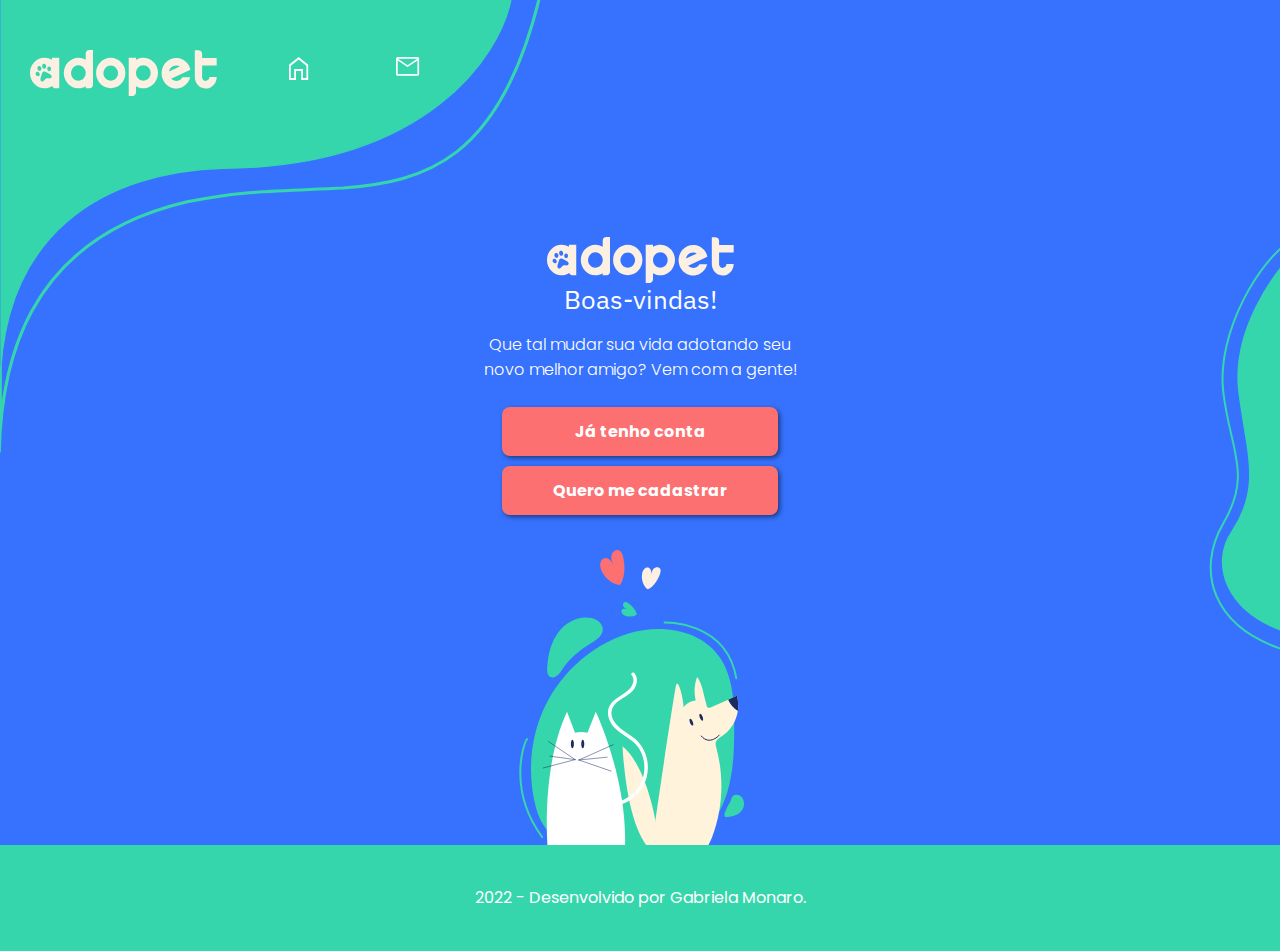
==== index.html @ d520ef19 "Telas mobile concluídas" ====
<!DOCTYPE html>
<html lang="pt-br">
<head>
    <meta charset="UTF-8">
    <meta name="viewport" content="width=device-width, initial-scale=1.0">
    <link rel="preconnect" href="https://fonts.googleapis.com">
<link rel="preconnect" href="https://fonts.gstatic.com" crossorigin>
<link href="https://fonts.googleapis.com/css2?family=IBM+Plex+Sans:wght@400;500&family=Poppins:wght@300;400;600&display=swap" rel="stylesheet">
    <link rel="stylesheet" href="assets/css/reset.css">
    <link href="https://cdn.jsdelivr.net/npm/bootstrap@5.2.0-beta1/dist/css/bootstrap.min.css" rel="stylesheet" integrity="sha384-0evHe/X+R7YkIZDRvuzKMRqM+OrBnVFBL6DOitfPri4tjfHxaWutUpFmBp4vmVor" crossorigin="anonymous">    <link rel="stylesheet" href="assets/css/style-base.css"> 
    <link rel="stylesheet" href="assets/css/cabecalho.css">
    <link rel="stylesheet" href="assets/css/footer.css">
    <link rel="stylesheet" href="assets/css/main-home.css">
  
    <title>Adopet</title>
</head>
<body class="app">
    <header>
        <div class="header-background"></div>
            <nav class="menu-navegacao">
                <ul class="lista-de-navegacao">
                    <ul class="lista-icones-home">
                        <li class="logo-header">
                            <svg width="187" height="46" viewBox="0 0 187 46" fill="none" xmlns="http://www.w3.org/2000/svg">
                                <path d="M59.0084 0H63.0041V34.4637C63.0088 34.9679 62.9163 35.4679 62.732 35.9339C62.5477 36.3999 62.2754 36.8222 61.9315 37.1757C61.6031 37.5424 61.2053 37.8337 60.7635 38.031C60.3216 38.2284 59.8453 38.3275 59.3648 38.3221H55.7221V36.1296C53.5086 37.5263 50.9742 38.2691 48.3888 38.2791C46.4659 38.3086 44.5578 37.9258 42.7819 37.1543C41.0061 36.3829 39.4004 35.2392 38.0638 33.7938C36.7021 32.3756 35.622 30.69 34.8857 28.8338C34.1494 26.9777 33.7714 24.9876 33.7734 22.9782C33.7743 20.973 34.1531 18.9875 34.8882 17.1354C35.6233 15.2832 36.7002 13.6007 38.0574 12.1837C39.4147 10.7668 41.0257 9.64333 42.7983 8.87748C44.571 8.11163 46.4707 7.71842 48.3888 7.7203C50.9666 7.72506 53.4971 8.44453 55.7221 9.80532V3.43921C55.7221 2.52769 56.0682 1.65346 56.6844 1.00859C57.3006 0.363712 58.1365 0.000949493 59.0084 0ZM55.7221 23.2075V22.7382C55.6978 21.4194 55.3357 20.1315 54.6735 19.0088C54.024 17.8952 53.115 16.972 52.0314 16.3255C50.9144 15.6707 49.6543 15.3289 48.3736 15.3333C47.0929 15.3377 45.835 15.6881 44.7221 16.3506C43.6152 17.0223 42.6951 17.9842 42.0526 19.1413C41.2374 20.5997 40.9078 22.2996 41.1156 23.9747C41.3233 25.6499 42.0566 27.2057 43.2006 28.3985C44.5572 29.8362 46.4045 30.6518 48.3362 30.6659C50.2679 30.68 52.1258 29.8915 53.5015 28.4738C54.1852 27.7921 54.7333 26.976 55.1144 26.0722C55.4954 25.1685 55.702 24.1949 55.7221 23.2075Z" fill="#FCF0E3"/>
                                <path d="M70.3743 12.2059C73.1191 9.3386 76.8391 7.7256 80.7193 7.72023C84.5995 7.71486 88.3236 9.31755 91.0756 12.1772C92.4641 13.5719 93.5636 15.25 94.3058 17.1075C95.0479 18.9649 95.417 20.9621 95.39 22.9749C95.4194 24.9889 95.054 26.988 94.3161 28.8487C93.5782 30.7095 92.4835 32.3925 91.0996 33.794C89.7407 35.2158 88.1272 36.3436 86.3511 37.1131C84.5751 37.8826 82.6715 38.2786 80.749 38.2786C78.8265 38.2786 76.9228 37.8826 75.1468 37.1131C73.3708 36.3436 71.7572 35.2158 70.3983 33.794C69.0137 32.393 67.9187 30.7101 67.1807 28.8492C66.4428 26.9884 66.0777 24.9891 66.1079 22.9749C66.0718 20.9695 66.432 18.978 67.1662 17.1249C67.9003 15.2718 68.9925 13.5972 70.3743 12.2059ZM75.5591 28.4239C76.236 29.1365 77.0414 29.7016 77.9288 30.0864C78.8161 30.4713 79.7676 30.6682 80.7283 30.6659C81.6889 30.6636 82.6396 30.462 83.5252 30.0728C84.4108 29.6837 85.2137 29.1147 85.8875 28.3988C86.5778 27.6937 87.1239 26.8494 87.4926 25.917C87.8614 24.9847 88.0451 23.9837 88.0326 22.9749C87.9913 20.9773 87.2032 19.0762 85.8372 17.6788C84.4713 16.2814 82.6361 15.4988 80.725 15.4988C78.8138 15.4988 76.9787 16.2814 75.6127 17.6788C74.2468 19.0762 73.4587 20.9773 73.4173 22.9749C73.4071 23.9881 73.5927 24.993 73.9631 25.9293C74.3335 26.8657 74.881 27.7142 75.5728 28.4239H75.5591Z" fill="#FCF0E3"/>
                                <path d="M127.653 19.8721C128.121 22.1743 128.061 24.5595 127.478 26.8329C126.949 29.0016 125.97 31.022 124.61 32.7512C123.25 34.4456 121.558 35.8151 119.648 36.7672C117.505 37.8574 115.136 38.3711 112.755 38.2617C110.373 38.1522 108.056 37.423 106.013 36.1403V42.1374C106.018 42.6417 105.926 43.142 105.742 43.6081C105.558 44.0741 105.285 44.4964 104.94 44.8493C104.605 45.221 104.198 45.5152 103.747 45.7133C103.297 45.9113 102.811 46.0087 102.322 45.9993H98.7207V7.6665H106.013V9.81601C107.767 8.6953 109.736 7.99289 111.78 7.75882C113.823 7.52475 115.891 7.76478 117.835 8.46182C120.305 9.27783 122.519 10.7725 124.247 12.7895C125.99 14.7736 127.169 17.2262 127.653 19.8721ZM108.148 28.4235C109.177 29.4914 110.486 30.2168 111.91 30.5084C113.333 30.7999 114.807 30.6446 116.146 30.0619C117.485 29.4792 118.629 28.4953 119.434 27.2341C120.239 25.9729 120.669 24.4908 120.669 22.9746C120.669 20.9413 119.897 18.9912 118.521 17.5535C117.146 16.1157 115.281 15.308 113.336 15.308C111.391 15.308 109.526 16.1157 108.151 17.5535C106.775 18.9912 106.003 20.9413 106.003 22.9746C105.991 23.987 106.175 24.9914 106.544 25.9277C106.912 26.8641 107.458 27.7129 108.148 28.4235Z" fill="#FCF0E3"/>
                                <path d="M179.433 27.0156H186.667C186.683 29.036 186.184 31.0244 185.221 32.7762C184.275 34.5125 182.895 35.9467 181.228 36.9248C179.56 37.924 177.669 38.4454 175.746 38.4366C174.506 38.4415 173.275 38.2296 172.103 37.8097C169.967 37.024 168.118 35.5627 166.812 33.6284C165.507 31.6941 164.81 29.3829 164.818 27.0156V0.146774H168.409C169.058 0.143451 169.697 0.324205 170.256 0.669819C170.813 1.01087 171.276 1.49566 171.603 2.07774C171.932 2.66386 172.104 3.33237 172.1 4.0123V7.92798H186.667V15.4763H172.1V27.7966C172.284 28.7368 172.795 29.572 173.535 30.1403C174.275 30.7085 175.191 30.9693 176.104 30.872C177.017 30.7747 177.864 30.3263 178.479 29.6138C179.094 28.9013 179.434 27.9754 179.433 27.0156Z" fill="#FCF0E3"/>
                                <path d="M21.9506 7.6665V9.81601C19.7257 8.45474 17.1951 7.73524 14.6172 7.73099C12.6975 7.69937 10.7918 8.07732 9.01653 8.84174C7.24128 9.60615 5.63377 10.741 4.29224 12.1769C2.90694 13.5728 1.81116 15.2517 1.07307 17.1093C0.334985 18.9669 -0.0296385 20.9634 0.00188251 22.9746C-0.0283849 24.9888 0.336726 26.9881 1.07466 28.8489C1.81259 30.7098 2.90767 32.3927 4.29224 33.7937C5.62858 35.2395 7.23428 36.3834 9.01015 37.1549C10.786 37.9263 12.6943 38.3089 14.6172 38.279C17.3163 38.278 19.9608 37.4835 22.2487 35.9862C22.5515 36.6476 23.0161 37.2136 23.5954 37.627C24.18 38.0568 24.8786 38.2848 25.5932 38.279H29.2531V7.6665H21.9506ZM17.2353 18.4391C17.4135 17.1458 18.4004 16.2896 19.4387 16.5619C20.477 16.8341 21.1727 18.0665 20.9945 19.3562C20.8163 20.6459 19.8294 21.5057 18.791 21.2335C17.7527 20.9612 17.0571 19.7288 17.2353 18.4391ZM13.0169 14.0792C13.949 13.42 15.2237 13.8571 15.8646 15.0536C16.5054 16.2502 16.2723 17.762 15.3403 18.4212C14.4082 19.0804 13.1368 18.6469 12.496 17.4467C11.8552 16.2466 12.0882 14.7599 13.0169 14.0792ZM8.2502 16.2287C9.18229 15.5695 10.4571 16.003 11.0979 17.2031C11.7387 18.4033 11.5057 19.9115 10.5736 20.5707C9.64148 21.2299 8.37013 20.7964 7.72932 19.5963C7.08851 18.3961 7.32153 16.9094 8.2502 16.243V16.2287ZM9.52839 25.425C8.99724 26.3923 7.73618 26.5714 6.71156 25.8262C5.68695 25.0811 5.28944 23.6767 5.82059 22.7274C6.35175 21.778 7.61281 21.581 8.63742 22.3261C9.66204 23.0713 10.063 24.472 9.52839 25.4393V25.425ZM20.9671 27.9327C19.6786 28.9645 17.787 27.7751 16.2244 28.4701C14.6412 29.1042 14.0655 31.3361 12.4549 31.526C10.8443 31.7159 9.61064 29.8852 11.0842 26.5535C12.0437 24.3108 11.7764 22.3906 13.548 21.5881C15.354 20.8716 16.4403 22.4587 18.6642 23.3794C21.93 24.7049 22.2555 26.9189 20.9671 27.9471V27.9327Z" fill="#FCF0E3"/>
                                <path d="M152.447 27.2449C151.703 28.5761 150.577 29.6289 149.229 30.2542C147.885 30.9 146.383 31.094 144.929 30.8095C143.509 30.5517 142.191 29.8684 141.135 28.8427L160.349 19.847L160.123 18.8081C160.098 18.615 160.053 18.4253 159.989 18.242C159.874 17.805 159.727 17.3775 159.551 16.9631C158.959 15.5523 158.149 14.2534 157.152 13.119C155.144 10.6457 152.404 8.94266 149.366 8.27908C146.306 7.54783 143.1 7.89418 140.248 9.26427C138.343 10.1466 136.642 11.4454 135.258 13.0732C133.874 14.7009 132.84 16.6198 132.225 18.7006C131.629 20.7515 131.447 22.9097 131.691 25.038C131.98 27.5662 132.881 29.9754 134.309 32.0383C135.619 33.9904 137.351 35.5926 139.364 36.715C141.376 37.8375 143.614 38.4488 145.894 38.4994C148.175 38.55 150.435 38.0384 152.491 37.0062C154.548 35.974 156.343 34.45 157.731 32.5577C158.884 30.9717 159.732 29.1676 160.229 27.2449H152.447ZM140.412 18.3423C141.134 17.3735 142.077 16.6087 143.154 16.1176C144.226 15.6053 145.403 15.3764 146.58 15.4513C147.738 15.5265 148.864 15.8717 149.877 16.4615L138.952 21.5666C139.204 20.392 139.703 19.2907 140.412 18.3423Z" fill="#FCF0E3"/>
                                </svg>
                        </li>
                        <ul class="icones">
<li><a href="#" class="icone-menu"><svg width="20" height="23" viewBox="0 0 20 23" fill="none" xmlns="http://www.w3.org/2000/svg">
                            <path d="M0 23V7.66667L9.66 0L19.2 7.66667V23H12.18V13.8958H6.99V23H0ZM1.8 21.0833H5.19V11.9792H13.98V21.0833H17.4V8.625L9.66 2.39583L1.8 8.625V21.0833Z" fill="white"/>
                            </svg> </a></li>
                       <li><a href="#" class="icone-menu"> <svg width="24" height="19" viewBox="0 0 24 19" fill="none" xmlns="http://www.w3.org/2000/svg">
                        <path d="M1.73542 18.8632C1.27264 18.8632 0.867709 18.6864 0.520625 18.3327C0.173542 17.979 0 17.5664 0 17.0948V1.76843C0 1.29685 0.173542 0.884214 0.520625 0.530528C0.867709 0.176843 1.27264 0 1.73542 0H21.4035C21.8663 0 22.2712 0.176843 22.6183 0.530528C22.9654 0.884214 23.1389 1.29685 23.1389 1.76843V17.0948C23.1389 17.5664 22.9654 17.979 22.6183 18.3327C22.2712 18.6864 21.8663 18.8632 21.4035 18.8632H1.73542ZM11.5695 9.96214L1.73542 3.38949V17.0948H21.4035V3.38949L11.5695 9.96214ZM11.5695 8.19372L21.2878 1.76843H1.88004L11.5695 8.19372ZM1.73542 3.38949V1.76843V3.38949V17.0948V3.38949Z" fill="white"/>
                        </svg></a></li>
                        </ul>
                        
                    </ul>   
                    <li> <a href="#" class="icone-menu hidden"> <svg width="40" height="40" viewBox="0 0 40 40" fill="none" xmlns="http://www.w3.org/2000/svg">
                        <circle cx="20" cy="20" r="19.5" fill="white" stroke="#36D6AD"/>
                        <path d="M20.5 17C19.0411 17 17.6423 16.4205 16.6109 15.3891C15.5794 14.3577 15 12.9588 15 11.5C15 10.0411 15.5794 8.64228 16.6109 7.61085C17.6423 6.57943 19.0411 6 20.5 6C21.9588 6 23.3577 6.57943 24.3891 7.61085C25.4205 8.64228 26 10.0411 26 11.5C25.9982 12.9583 25.4183 14.356 24.3874 15.3874C23.356 16.4183 21.9583 16.9988 20.5 17ZM20.5 7C19.3063 7 18.1617 7.47428 17.3177 8.31828C16.4737 9.16228 16 10.3068 16 11.5C16 12.6931 16.4743 13.8383 17.3177 14.6817C18.1617 15.5257 19.3063 16 20.5 16C21.6937 16 22.8377 15.5257 23.6817 14.6817C24.5257 13.8377 25 12.6931 25 11.5C24.9988 10.3068 24.524 9.16285 23.6805 8.31942C22.8371 7.47599 21.6931 7.00114 20.5 7Z" fill="#36D6AD"/>
                        <path d="M30.2645 31H10.7354C10.3297 30.9994 10.0006 30.6702 10 30.2645V28.5C10 25.7154 11.1063 23.0446 13.0754 21.0754C15.0446 19.1063 17.7154 18 20.5 18C23.2845 18 25.9554 19.1063 27.9245 21.0754C29.8936 23.0446 30.9999 25.7154 30.9999 28.5V30.2645C30.9994 30.6702 30.6702 30.9994 30.2645 31ZM11 30H29.9999V28.5C29.9999 25.9805 28.9994 23.564 27.2177 21.7828C25.4359 20.0011 23.02 19 20.5005 19C17.9811 19 15.5646 20.0011 13.7828 21.7828C12.0011 23.5646 11.0006 25.9805 11.0006 28.5V30H11Z" fill="#36D6AD"/>
                        </svg>
                        </a></li>
                </ul>
            </nav>
    </header>

    
    <main class="home">
       <div class="background-vertical-home"></div>
        <div class="painel-principal">
            <div class="logo-principal">
                <h1>
                    <svg width="187" height="46" viewBox="0 0 187 46" fill="none" xmlns="http://www.w3.org/2000/svg">
                        <path d="M59.0084 0H63.0041V34.4637C63.0088 34.9679 62.9163 35.4679 62.732 35.9339C62.5477 36.3999 62.2754 36.8222 61.9315 37.1757C61.6031 37.5424 61.2053 37.8337 60.7635 38.031C60.3216 38.2284 59.8453 38.3275 59.3648 38.3221H55.7221V36.1296C53.5086 37.5263 50.9742 38.2691 48.3888 38.2791C46.4659 38.3086 44.5578 37.9258 42.7819 37.1543C41.0061 36.3829 39.4004 35.2392 38.0638 33.7938C36.7021 32.3756 35.622 30.69 34.8857 28.8338C34.1494 26.9777 33.7714 24.9876 33.7734 22.9782C33.7743 20.973 34.1531 18.9875 34.8882 17.1354C35.6233 15.2832 36.7002 13.6007 38.0574 12.1837C39.4147 10.7668 41.0257 9.64333 42.7983 8.87748C44.571 8.11163 46.4707 7.71842 48.3888 7.7203C50.9666 7.72506 53.4971 8.44453 55.7221 9.80532V3.43921C55.7221 2.52769 56.0682 1.65346 56.6844 1.00859C57.3006 0.363712 58.1365 0.000949493 59.0084 0ZM55.7221 23.2075V22.7382C55.6978 21.4194 55.3357 20.1315 54.6735 19.0088C54.024 17.8952 53.115 16.972 52.0314 16.3255C50.9144 15.6707 49.6543 15.3289 48.3736 15.3333C47.0929 15.3377 45.835 15.6881 44.7221 16.3506C43.6152 17.0223 42.6951 17.9842 42.0526 19.1413C41.2374 20.5997 40.9078 22.2996 41.1156 23.9747C41.3233 25.6499 42.0566 27.2057 43.2006 28.3985C44.5572 29.8362 46.4045 30.6518 48.3362 30.6659C50.2679 30.68 52.1258 29.8915 53.5015 28.4738C54.1852 27.7921 54.7333 26.976 55.1144 26.0722C55.4954 25.1685 55.702 24.1949 55.7221 23.2075Z" fill="#FCF0E3"/>
                        <path d="M70.3743 12.2059C73.1191 9.3386 76.8391 7.7256 80.7193 7.72023C84.5995 7.71486 88.3236 9.31755 91.0756 12.1772C92.4641 13.5719 93.5636 15.25 94.3058 17.1075C95.0479 18.9649 95.417 20.9621 95.39 22.9749C95.4194 24.9889 95.054 26.988 94.3161 28.8487C93.5782 30.7095 92.4835 32.3925 91.0996 33.794C89.7407 35.2158 88.1272 36.3436 86.3511 37.1131C84.5751 37.8826 82.6715 38.2786 80.749 38.2786C78.8265 38.2786 76.9228 37.8826 75.1468 37.1131C73.3708 36.3436 71.7572 35.2158 70.3983 33.794C69.0137 32.393 67.9187 30.7101 67.1807 28.8492C66.4428 26.9884 66.0777 24.9891 66.1079 22.9749C66.0718 20.9695 66.432 18.978 67.1662 17.1249C67.9003 15.2718 68.9925 13.5972 70.3743 12.2059ZM75.5591 28.4239C76.236 29.1365 77.0414 29.7016 77.9288 30.0864C78.8161 30.4713 79.7676 30.6682 80.7283 30.6659C81.6889 30.6636 82.6396 30.462 83.5252 30.0728C84.4108 29.6837 85.2137 29.1147 85.8875 28.3988C86.5778 27.6937 87.1239 26.8494 87.4926 25.917C87.8614 24.9847 88.0451 23.9837 88.0326 22.9749C87.9913 20.9773 87.2032 19.0762 85.8372 17.6788C84.4713 16.2814 82.6361 15.4988 80.725 15.4988C78.8138 15.4988 76.9787 16.2814 75.6127 17.6788C74.2468 19.0762 73.4587 20.9773 73.4173 22.9749C73.4071 23.9881 73.5927 24.993 73.9631 25.9293C74.3335 26.8657 74.881 27.7142 75.5728 28.4239H75.5591Z" fill="#FCF0E3"/>
                        <path d="M127.653 19.8721C128.121 22.1743 128.061 24.5595 127.478 26.8329C126.949 29.0016 125.97 31.022 124.61 32.7512C123.25 34.4456 121.558 35.8151 119.648 36.7672C117.505 37.8574 115.136 38.3711 112.755 38.2617C110.373 38.1522 108.056 37.423 106.013 36.1403V42.1374C106.018 42.6417 105.926 43.142 105.742 43.6081C105.558 44.0741 105.285 44.4964 104.94 44.8493C104.605 45.221 104.198 45.5152 103.747 45.7133C103.297 45.9113 102.811 46.0087 102.322 45.9993H98.7207V7.6665H106.013V9.81601C107.767 8.6953 109.736 7.99289 111.78 7.75882C113.823 7.52475 115.891 7.76478 117.835 8.46182C120.305 9.27783 122.519 10.7725 124.247 12.7895C125.99 14.7736 127.169 17.2262 127.653 19.8721ZM108.148 28.4235C109.177 29.4914 110.486 30.2168 111.91 30.5084C113.333 30.7999 114.807 30.6446 116.146 30.0619C117.485 29.4792 118.629 28.4953 119.434 27.2341C120.239 25.9729 120.669 24.4908 120.669 22.9746C120.669 20.9413 119.897 18.9912 118.521 17.5535C117.146 16.1157 115.281 15.308 113.336 15.308C111.391 15.308 109.526 16.1157 108.151 17.5535C106.775 18.9912 106.003 20.9413 106.003 22.9746C105.991 23.987 106.175 24.9914 106.544 25.9277C106.912 26.8641 107.458 27.7129 108.148 28.4235Z" fill="#FCF0E3"/>
                        <path d="M179.433 27.0156H186.667C186.683 29.036 186.184 31.0244 185.221 32.7762C184.275 34.5125 182.895 35.9467 181.228 36.9248C179.56 37.924 177.669 38.4454 175.746 38.4366C174.506 38.4415 173.275 38.2296 172.103 37.8097C169.967 37.024 168.118 35.5627 166.812 33.6284C165.507 31.6941 164.81 29.3829 164.818 27.0156V0.146774H168.409C169.058 0.143451 169.697 0.324205 170.256 0.669819C170.813 1.01087 171.276 1.49566 171.603 2.07774C171.932 2.66386 172.104 3.33237 172.1 4.0123V7.92798H186.667V15.4763H172.1V27.7966C172.284 28.7368 172.795 29.572 173.535 30.1403C174.275 30.7085 175.191 30.9693 176.104 30.872C177.017 30.7747 177.864 30.3263 178.479 29.6138C179.094 28.9013 179.434 27.9754 179.433 27.0156Z" fill="#FCF0E3"/>
                        <path d="M21.9506 7.6665V9.81601C19.7257 8.45474 17.1951 7.73524 14.6172 7.73099C12.6975 7.69937 10.7918 8.07732 9.01653 8.84174C7.24128 9.60615 5.63377 10.741 4.29224 12.1769C2.90694 13.5728 1.81116 15.2517 1.07307 17.1093C0.334985 18.9669 -0.0296385 20.9634 0.00188251 22.9746C-0.0283849 24.9888 0.336726 26.9881 1.07466 28.8489C1.81259 30.7098 2.90767 32.3927 4.29224 33.7937C5.62858 35.2395 7.23428 36.3834 9.01015 37.1549C10.786 37.9263 12.6943 38.3089 14.6172 38.279C17.3163 38.278 19.9608 37.4835 22.2487 35.9862C22.5515 36.6476 23.0161 37.2136 23.5954 37.627C24.18 38.0568 24.8786 38.2848 25.5932 38.279H29.2531V7.6665H21.9506ZM17.2353 18.4391C17.4135 17.1458 18.4004 16.2896 19.4387 16.5619C20.477 16.8341 21.1727 18.0665 20.9945 19.3562C20.8163 20.6459 19.8294 21.5057 18.791 21.2335C17.7527 20.9612 17.0571 19.7288 17.2353 18.4391ZM13.0169 14.0792C13.949 13.42 15.2237 13.8571 15.8646 15.0536C16.5054 16.2502 16.2723 17.762 15.3403 18.4212C14.4082 19.0804 13.1368 18.6469 12.496 17.4467C11.8552 16.2466 12.0882 14.7599 13.0169 14.0792ZM8.2502 16.2287C9.18229 15.5695 10.4571 16.003 11.0979 17.2031C11.7387 18.4033 11.5057 19.9115 10.5736 20.5707C9.64148 21.2299 8.37013 20.7964 7.72932 19.5963C7.08851 18.3961 7.32153 16.9094 8.2502 16.243V16.2287ZM9.52839 25.425C8.99724 26.3923 7.73618 26.5714 6.71156 25.8262C5.68695 25.0811 5.28944 23.6767 5.82059 22.7274C6.35175 21.778 7.61281 21.581 8.63742 22.3261C9.66204 23.0713 10.063 24.472 9.52839 25.4393V25.425ZM20.9671 27.9327C19.6786 28.9645 17.787 27.7751 16.2244 28.4701C14.6412 29.1042 14.0655 31.3361 12.4549 31.526C10.8443 31.7159 9.61064 29.8852 11.0842 26.5535C12.0437 24.3108 11.7764 22.3906 13.548 21.5881C15.354 20.8716 16.4403 22.4587 18.6642 23.3794C21.93 24.7049 22.2555 26.9189 20.9671 27.9471V27.9327Z" fill="#FCF0E3"/>
                        <path d="M152.447 27.2449C151.703 28.5761 150.577 29.6289 149.229 30.2542C147.885 30.9 146.383 31.094 144.929 30.8095C143.509 30.5517 142.191 29.8684 141.135 28.8427L160.349 19.847L160.123 18.8081C160.098 18.615 160.053 18.4253 159.989 18.242C159.874 17.805 159.727 17.3775 159.551 16.9631C158.959 15.5523 158.149 14.2534 157.152 13.119C155.144 10.6457 152.404 8.94266 149.366 8.27908C146.306 7.54783 143.1 7.89418 140.248 9.26427C138.343 10.1466 136.642 11.4454 135.258 13.0732C133.874 14.7009 132.84 16.6198 132.225 18.7006C131.629 20.7515 131.447 22.9097 131.691 25.038C131.98 27.5662 132.881 29.9754 134.309 32.0383C135.619 33.9904 137.351 35.5926 139.364 36.715C141.376 37.8375 143.614 38.4488 145.894 38.4994C148.175 38.55 150.435 38.0384 152.491 37.0062C154.548 35.974 156.343 34.45 157.731 32.5577C158.884 30.9717 159.732 29.1676 160.229 27.2449H152.447ZM140.412 18.3423C141.134 17.3735 142.077 16.6087 143.154 16.1176C144.226 15.6053 145.403 15.3764 146.58 15.4513C147.738 15.5265 148.864 15.8717 149.877 16.4615L138.952 21.5666C139.204 20.392 139.703 19.2907 140.412 18.3423Z" fill="#FCF0E3"/>
                        </svg>
                    </h1>
            </div>
            
            <h2 class="subtitulo"> Boas-vindas!</h2>
            <h3 class="frase-convite"> Que tal mudar sua vida adotando seu novo melhor amigo? Vem com a gente!</h3>
            <div class="conjunto-botoes-home">
                <button class="btn botao botao-destaque shadow-botao">Já tenho conta</button>
                <button class="btn botao botao-destaque shadow-botao" > Quero me cadastrar </a></button>    

            </div>
            <div class="ilustracao"></div>  
        </div>
        
            
    </main>
    <footer>
        <p>2022 - Desenvolvido por Gabriela Monaro.</p>
    </footer>

   
</body>
</html>
---- assets/css/style-base.css ----
:root{
    --verde: #36D6AD;
    --cinza-escuro: #2D2B2C;
    --branco: #FFFFFF;
    --bege-escuro: #DEB180;
    --preto: #1A1A1A;
    --laranja: #F08641;
    --cinza-claro: #7A796E;
    --cinza-medio: #737380;
    --bege-claro: #FCF0E3;
    --amarelo: #FDBF12;
    --coral-escuro: #FC7071;
    --coral-claro: #FF9D9E;
    /* --azul-escuro: rgb(55,114,255); */
    --azul-escuro: #3772FF;
    --cinza-background: #F6F6F6;
    --cinza-claro-input: #BCBCBC;

    --ibm-plex-sans: 'IBM Plex Sans', sans-serif;
    --poppins: 'Poppins', sans-serif;
}

html, body{
    height: 100%;
    width: 100%;
}

.botao{
    background-color: var(--coral-escuro);
    color: var(--branco);
    font-family: var(--poppins);
    font-weight: bold;
    border-radius: 8px;
    border-color: transparent;
    padding: 10px;
    display: block;
    font-size: 16px;
    width: 148px;
    box-shadow: none;
    margin-top: 30px;
    margin-bottom: 20%;
}

.botao:hover{
    background-color: var(--coral-claro);
    border: none;
    width: 148px;
    height: auto;
}

.shadow-botao{
    box-shadow: 2px 2px 5px rgba(0, 0, 0, 0.501);
}

.botao-destaque{
    width: 100%;
    margin: 5px;
}

.botao-destaque:hover{
    width: 100%;
}


.painel{
    width: 100%;
    text-align: center;
    display: flex;
    justify-content: center;
    flex-direction: column;
    align-items: center;
}

.painel-texto{
    color: var(--azul-escuro);
    width: 70%;
    text-align: center;
    margin-top: 5%;
    margin-bottom: 10%;
    font-size: 16px;
    font-family: var(--poppins);
}

.background-patas{
    background-image: url(/assets/img/Patas.svg);
    height: 150px;
    width: 200px;
    background-repeat: no-repeat;
    position: absolute;
    background-position: right 0 top;
    right: 0;
}

.background-vertical{
    background-image: url(/assets/img/background/Forma-vertical.svg);
    position: absolute;
    height: 415px ;
    width: 84.03px;
    left: 0;
    background-position: right 0 bottom;
    background-repeat: no-repeat;
    transform: scale(-1, 1);
    margin-top: 40%;
    z-index: -1;
}

@media screen and (min-width: 768px) {
    .painel-texto{
        max-width: 500px;
        margin-bottom: 3%;
    }
    

    .background-vertical{
        background-image: url(/assets/img/background/Forma-vertical.svg);
        position: absolute;
        height: 415px ;
        width: 84.03px;
        left: 0;
        background-position: right 0 bottom;
        background-repeat: no-repeat;
        transform: scale(-1, 1);
        margin-top: 30%;
        z-index: -1;
    }
}
---- assets/css/cabecalho.css ----
.header-background{
    background-image: url(/assets/img/background/header\ -\ design.svg);
    background-position: top left;
    background-repeat: no-repeat;
    background-size: calc(100% - 20px); 
    height: 100%;
    width: 100vw;
    max-width: 560.97px; 
    height: 470px;
    position: absolute;
    top: 0;
    left:0; 
    z-index: -1;
}

.menu-navegacao{
    width: 100vw;
    display: flex;
}

.lista-de-navegacao{
    display: flex;
    align-items: center;
    justify-content: space-between;
    position: relative;
    width: 100vw;
    padding: 10px ; 
    padding-top: 40px ; 
}


.lista-icones-home{
    display: flex;
    justify-content: space-around;
    align-items: center;
    width: 60%;
    padding: 0;
}

.lista-icones-home li:nth-child(1){
    width: 19.2px;
}

.lista-icones-home li:nth-child(2){
    width: 23.14px;
}

.lista-de-navegacao li:nth-child(2){
    width: 40px;
}

.hidden{
    visibility: hidden;
}

.icones{
    display: flex;
    justify-content: space-around;
    width: 100%;
}

.icones li{
    margin: 0;
}


@media screen and (max-width: 767px) {
    .logo-header{
        visibility: hidden;
    }  

    .icones{
        max-width: 350px;
        margin-left: -90px;
    }

}

@media screen and (min-width: 768px) {
    .logo-header{
        margin: 10px 0 0 20px;
    }

    .icones{
        display: flex;
        justify-content: space-around;
        width: 50%;
        padding: 0 ;
        max-width: 300px; 
    }

    .lista-icones-home{
        justify-content: space-between;
        padding: 0;
        width: 60%;
        max-width: 470px; 
    }
}
---- assets/css/footer.css ----
footer{
    background-color: var(--verde);
    color: var(--branco);
    font-family: var(--poppins);
    padding: 45px;
    text-align: center;
    font-size: 16px;
}
---- assets/css/main-home.css ----
main{
    height: auto;
} 

.app{
    background-color: var(--azul-escuro);
}


.home{
    padding-top: 10%;
    text-align: center;
    display: flex;
    flex-direction: column;
    align-items: center;
}

.logo-principal{
    width: 186.67px;
}


.painel-principal{
    display: flex;
    flex-direction: column;
    align-items: center;
    width: 75%;
    height: auto;
    max-width: 344px;
}

.subtitulo{
    color: var(--branco);
    font-family: var(--ibm-plex-sans);
    font-size: 26px;
    font-weight: 400;
}

.frase-convite{
    margin-top: 20px;
    margin-bottom: 20px;
    font-family: var(--poppins);
    color: var(--branco);
    font-size: 16px;
    font-weight: 300;
    line-height: 25px;
    width: 100%;
}

.conjunto-botoes-home{
    margin-bottom: 30px;
    width: 80%;
    display: flex;
    flex-direction: column;
    align-items: center;
}

.ilustracao{
    z-index: -1;
    margin-right: 40px;
    margin-bottom: -18px;
    height: 313px;
    background-image: url(/assets/img/ilustracao.svg);
    background-position: bottom;
    background-repeat: no-repeat;
    background-size: contain; 
    width: 100%;
}

.background-vertical-home{
    background-image: url(/assets/img/background/Forma-vertical.svg);
    position: absolute;
    height: 415px ;
    width: 84.03px;
    right: 0;
    background-position: right 0;
    background-repeat: no-repeat;
    z-index: -1;
}

@media screen and (min-width: 768px) {
    .painel-principal{
        display: flex;
        flex-direction: column;
        align-items: center;
        width: 55%;
        max-width: 344px;
        height: auto;
    }
}
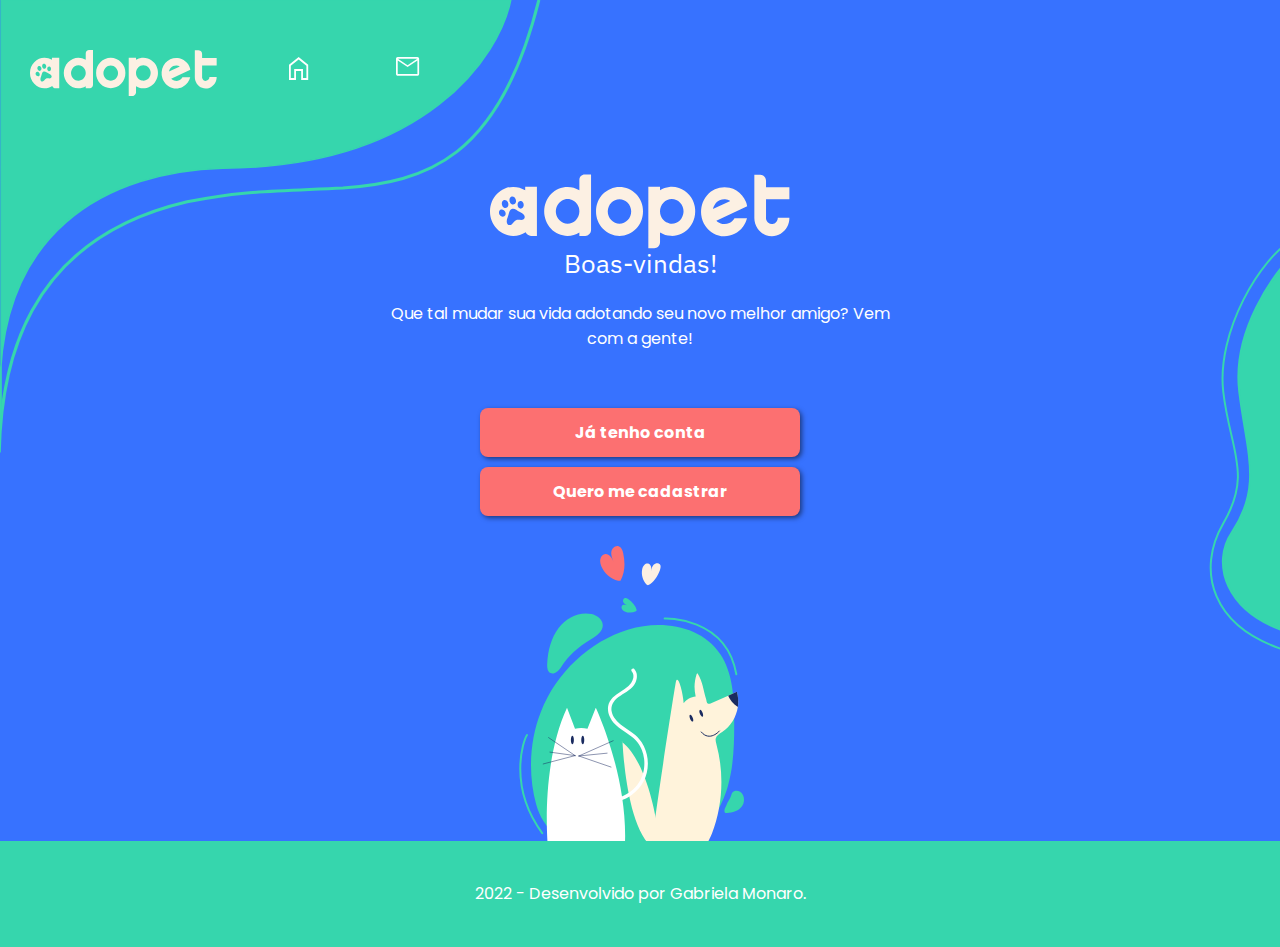
==== commit fc1bffee: "Adaptação do index para tablet e desktop" ====
--- a/index.html
+++ b/index.html
@@ -56,7 +56,7 @@
         <div class="painel-principal">
             <div class="logo-principal">
                 <h1>
-                    <svg width="187" height="46" viewBox="0 0 187 46" fill="none" xmlns="http://www.w3.org/2000/svg">
+                    <svg width="100%" height="auto" viewBox="0 0 187 46" fill="none" xmlns="http://www.w3.org/2000/svg">
                         <path d="M59.0084 0H63.0041V34.4637C63.0088 34.9679 62.9163 35.4679 62.732 35.9339C62.5477 36.3999 62.2754 36.8222 61.9315 37.1757C61.6031 37.5424 61.2053 37.8337 60.7635 38.031C60.3216 38.2284 59.8453 38.3275 59.3648 38.3221H55.7221V36.1296C53.5086 37.5263 50.9742 38.2691 48.3888 38.2791C46.4659 38.3086 44.5578 37.9258 42.7819 37.1543C41.0061 36.3829 39.4004 35.2392 38.0638 33.7938C36.7021 32.3756 35.622 30.69 34.8857 28.8338C34.1494 26.9777 33.7714 24.9876 33.7734 22.9782C33.7743 20.973 34.1531 18.9875 34.8882 17.1354C35.6233 15.2832 36.7002 13.6007 38.0574 12.1837C39.4147 10.7668 41.0257 9.64333 42.7983 8.87748C44.571 8.11163 46.4707 7.71842 48.3888 7.7203C50.9666 7.72506 53.4971 8.44453 55.7221 9.80532V3.43921C55.7221 2.52769 56.0682 1.65346 56.6844 1.00859C57.3006 0.363712 58.1365 0.000949493 59.0084 0ZM55.7221 23.2075V22.7382C55.6978 21.4194 55.3357 20.1315 54.6735 19.0088C54.024 17.8952 53.115 16.972 52.0314 16.3255C50.9144 15.6707 49.6543 15.3289 48.3736 15.3333C47.0929 15.3377 45.835 15.6881 44.7221 16.3506C43.6152 17.0223 42.6951 17.9842 42.0526 19.1413C41.2374 20.5997 40.9078 22.2996 41.1156 23.9747C41.3233 25.6499 42.0566 27.2057 43.2006 28.3985C44.5572 29.8362 46.4045 30.6518 48.3362 30.6659C50.2679 30.68 52.1258 29.8915 53.5015 28.4738C54.1852 27.7921 54.7333 26.976 55.1144 26.0722C55.4954 25.1685 55.702 24.1949 55.7221 23.2075Z" fill="#FCF0E3"/>
                         <path d="M70.3743 12.2059C73.1191 9.3386 76.8391 7.7256 80.7193 7.72023C84.5995 7.71486 88.3236 9.31755 91.0756 12.1772C92.4641 13.5719 93.5636 15.25 94.3058 17.1075C95.0479 18.9649 95.417 20.9621 95.39 22.9749C95.4194 24.9889 95.054 26.988 94.3161 28.8487C93.5782 30.7095 92.4835 32.3925 91.0996 33.794C89.7407 35.2158 88.1272 36.3436 86.3511 37.1131C84.5751 37.8826 82.6715 38.2786 80.749 38.2786C78.8265 38.2786 76.9228 37.8826 75.1468 37.1131C73.3708 36.3436 71.7572 35.2158 70.3983 33.794C69.0137 32.393 67.9187 30.7101 67.1807 28.8492C66.4428 26.9884 66.0777 24.9891 66.1079 22.9749C66.0718 20.9695 66.432 18.978 67.1662 17.1249C67.9003 15.2718 68.9925 13.5972 70.3743 12.2059ZM75.5591 28.4239C76.236 29.1365 77.0414 29.7016 77.9288 30.0864C78.8161 30.4713 79.7676 30.6682 80.7283 30.6659C81.6889 30.6636 82.6396 30.462 83.5252 30.0728C84.4108 29.6837 85.2137 29.1147 85.8875 28.3988C86.5778 27.6937 87.1239 26.8494 87.4926 25.917C87.8614 24.9847 88.0451 23.9837 88.0326 22.9749C87.9913 20.9773 87.2032 19.0762 85.8372 17.6788C84.4713 16.2814 82.6361 15.4988 80.725 15.4988C78.8138 15.4988 76.9787 16.2814 75.6127 17.6788C74.2468 19.0762 73.4587 20.9773 73.4173 22.9749C73.4071 23.9881 73.5927 24.993 73.9631 25.9293C74.3335 26.8657 74.881 27.7142 75.5728 28.4239H75.5591Z" fill="#FCF0E3"/>
                         <path d="M127.653 19.8721C128.121 22.1743 128.061 24.5595 127.478 26.8329C126.949 29.0016 125.97 31.022 124.61 32.7512C123.25 34.4456 121.558 35.8151 119.648 36.7672C117.505 37.8574 115.136 38.3711 112.755 38.2617C110.373 38.1522 108.056 37.423 106.013 36.1403V42.1374C106.018 42.6417 105.926 43.142 105.742 43.6081C105.558 44.0741 105.285 44.4964 104.94 44.8493C104.605 45.221 104.198 45.5152 103.747 45.7133C103.297 45.9113 102.811 46.0087 102.322 45.9993H98.7207V7.6665H106.013V9.81601C107.767 8.6953 109.736 7.99289 111.78 7.75882C113.823 7.52475 115.891 7.76478 117.835 8.46182C120.305 9.27783 122.519 10.7725 124.247 12.7895C125.99 14.7736 127.169 17.2262 127.653 19.8721ZM108.148 28.4235C109.177 29.4914 110.486 30.2168 111.91 30.5084C113.333 30.7999 114.807 30.6446 116.146 30.0619C117.485 29.4792 118.629 28.4953 119.434 27.2341C120.239 25.9729 120.669 24.4908 120.669 22.9746C120.669 20.9413 119.897 18.9912 118.521 17.5535C117.146 16.1157 115.281 15.308 113.336 15.308C111.391 15.308 109.526 16.1157 108.151 17.5535C106.775 18.9912 106.003 20.9413 106.003 22.9746C105.991 23.987 106.175 24.9914 106.544 25.9277C106.912 26.8641 107.458 27.7129 108.148 28.4235Z" fill="#FCF0E3"/>
@@ -68,12 +68,11 @@
             </div>
             
             <h2 class="subtitulo"> Boas-vindas!</h2>
-            <h3 class="frase-convite"> Que tal mudar sua vida adotando seu novo melhor amigo? Vem com a gente!</h3>
-            <div class="conjunto-botoes-home">
+            <h3 class="painel-texto"> Que tal mudar sua vida adotando seu novo melhor amigo? Vem com a gente!</h3>
+
                 <button class="btn botao botao-destaque shadow-botao">Já tenho conta</button>
                 <button class="btn botao botao-destaque shadow-botao" > Quero me cadastrar </a></button>    
 
-            </div>
             <div class="ilustracao"></div>  
         </div>
         
--- a/assets/css/style-base.css
+++ b/assets/css/style-base.css
@@ -11,7 +11,6 @@
     --amarelo: #FDBF12;
     --coral-escuro: #FC7071;
     --coral-claro: #FF9D9E;
-    /* --azul-escuro: rgb(55,114,255); */
     --azul-escuro: #3772FF;
     --cinza-background: #F6F6F6;
     --cinza-claro-input: #BCBCBC;
@@ -25,6 +24,10 @@
     width: 100%;
 }
 
+main{
+    height: auto;
+}
+
 .botao{
     background-color: var(--coral-escuro);
     color: var(--branco);
@@ -35,7 +38,7 @@
     padding: 10px;
     display: block;
     font-size: 16px;
-    width: 148px;
+    width: 25%;
     box-shadow: none;
     margin-top: 30px;
     margin-bottom: 20%;
@@ -53,12 +56,12 @@
 }
 
 .botao-destaque{
-    width: 100%;
+    width: 25%;
     margin: 5px;
 }
 
 .botao-destaque:hover{
-    width: 100%;
+    width: 25%;
 }
 
 
@@ -78,6 +81,7 @@
     margin-top: 5%;
     margin-bottom: 10%;
     font-size: 16px;
+    line-height: 25px;
     font-family: var(--poppins);
 }
 
@@ -123,4 +127,11 @@
         margin-top: 30%;
         z-index: -1;
     }
+}
+
+@media screen and (min-width: 768px) {
+    .painel-texto{
+        max-width: 500px;
+        margin-bottom: 3%;
+    }  
 }--- a/assets/css/main-home.css
+++ b/assets/css/main-home.css
@@ -1,32 +1,16 @@
-main{
-    height: auto;
-} 
-
 .app{
     background-color: var(--azul-escuro);
 }
 
-
 .home{
     padding-top: 10%;
-    text-align: center;
-    display: flex;
-    flex-direction: column;
-    align-items: center;
 }
-
-.logo-principal{
-    width: 186.67px;
-}
-
 
 .painel-principal{
     display: flex;
     flex-direction: column;
     align-items: center;
-    width: 75%;
-    height: auto;
-    max-width: 344px;
+    width: 100vw;
 }
 
 .subtitulo{
@@ -36,29 +20,14 @@
     font-weight: 400;
 }
 
-.frase-convite{
-    margin-top: 20px;
-    margin-bottom: 20px;
-    font-family: var(--poppins);
+.painel-texto{
     color: var(--branco);
-    font-size: 16px;
-    font-weight: 300;
-    line-height: 25px;
-    width: 100%;
-}
-
-.conjunto-botoes-home{
-    margin-bottom: 30px;
-    width: 80%;
-    display: flex;
-    flex-direction: column;
-    align-items: center;
+    margin-top: 2%;
 }
 
 .ilustracao{
     z-index: -1;
-    margin-right: 40px;
-    margin-bottom: -18px;
+    margin: 2% 40px -18px 0;
     height: 313px;
     background-image: url(/assets/img/ilustracao.svg);
     background-position: bottom;
@@ -66,6 +35,11 @@
     background-size: contain; 
     width: 100%;
 }
+ 
+ .logo-principal{
+    display: flex; 
+    justify-content: center;
+} 
 
 .background-vertical-home{
     background-image: url(/assets/img/background/Forma-vertical.svg);
@@ -78,13 +52,33 @@
     z-index: -1;
 }
 
-@media screen and (min-width: 768px) {
-    .painel-principal{
-        display: flex;
-        flex-direction: column;
-        align-items: center;
-        width: 55%;
-        max-width: 344px;
-        height: auto;
+@media screen and (max-width: 767px) {
+    .botao{
+        width: 190px;
+    }
+
+    .logo-principal{
+        width: 52%;
     }
 }
+
+@media screen and (min-width: 500px) {
+
+    .painel-texto{
+         margin-bottom: 4%; 
+    }
+
+}
+
+@media screen and (min-width: 1000px) {
+    .painel-principal{
+        margin-top: -5%;
+    } 
+}
+
+@media screen and (min-width: 1440px) {
+
+    .painel-principal{
+        margin-top: -10%;
+    }  
+}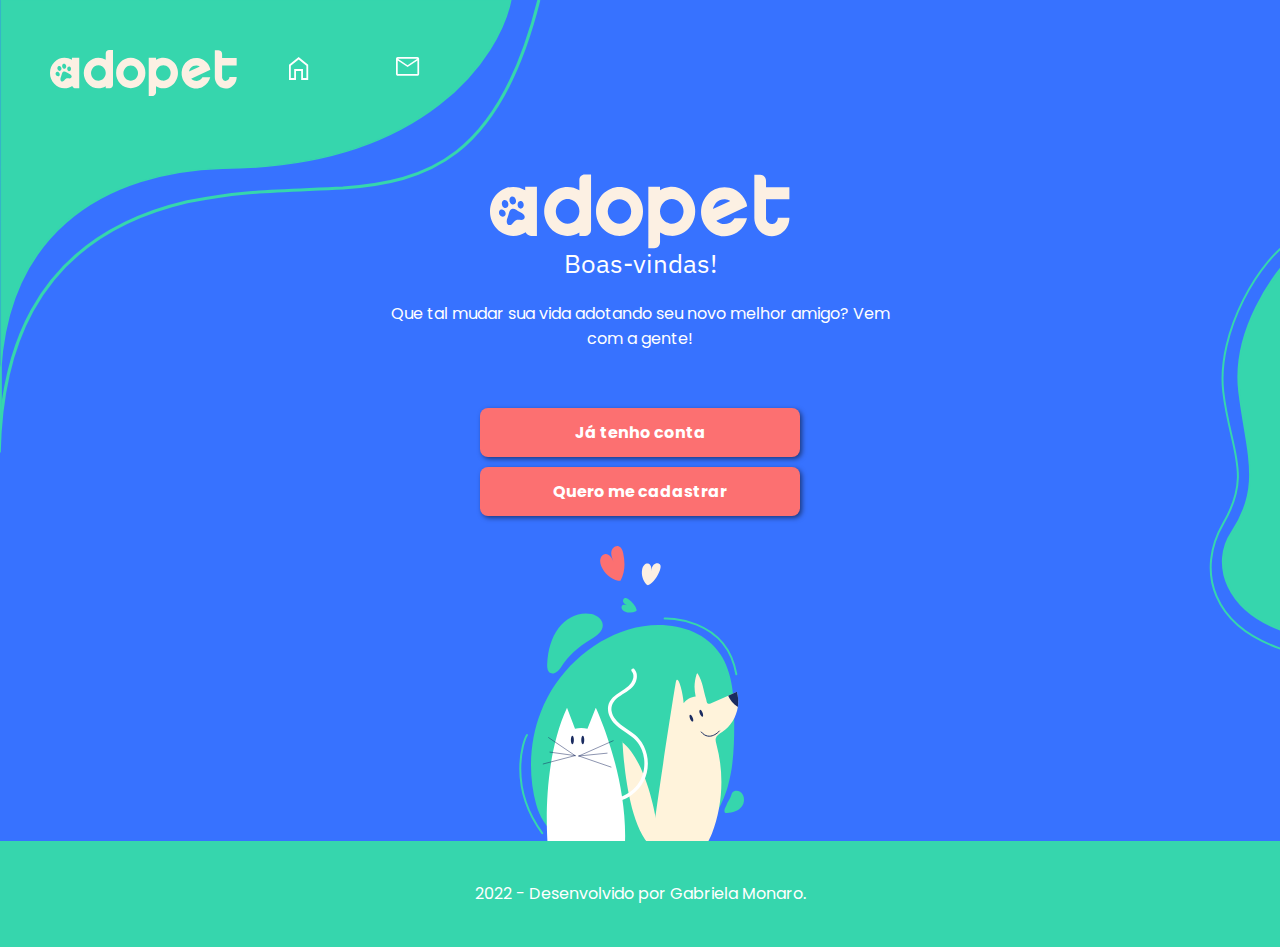
==== commit c5042118: "Adaptação para desktop e tablet - tela de cadastro e login" ====
--- a/index.html
+++ b/index.html
@@ -70,8 +70,8 @@
             <h2 class="subtitulo"> Boas-vindas!</h2>
             <h3 class="painel-texto"> Que tal mudar sua vida adotando seu novo melhor amigo? Vem com a gente!</h3>
 
-                <button class="btn botao botao-destaque shadow-botao">Já tenho conta</button>
-                <button class="btn botao botao-destaque shadow-botao" > Quero me cadastrar </a></button>    
+                <button class=" botao botao-destaque shadow-botao">Já tenho conta</button>
+                <button class=" botao botao-destaque shadow-botao" > Quero me cadastrar </a></button>    
 
             <div class="ilustracao"></div>  
         </div>
--- a/assets/css/style-base.css
+++ b/assets/css/style-base.css
@@ -11,6 +11,7 @@
     --amarelo: #FDBF12;
     --coral-escuro: #FC7071;
     --coral-claro: #FF9D9E;
+    /* --azul-escur: rgb(55,114,255); */
     --azul-escuro: #3772FF;
     --cinza-background: #F6F6F6;
     --cinza-claro-input: #BCBCBC;
@@ -47,8 +48,7 @@
 .botao:hover{
     background-color: var(--coral-claro);
     border: none;
-    width: 148px;
-    height: auto;
+    height: 48px;
 }
 
 .shadow-botao{
@@ -100,38 +100,39 @@
     position: absolute;
     height: 415px ;
     width: 84.03px;
-    left: 0;
-    background-position: right 0 bottom;
     background-repeat: no-repeat;
-    transform: scale(-1, 1);
-    margin-top: 40%;
-    z-index: -1;
+}
+
+
+
+@media screen and (max-width: 767px){
+    .background-vertical{
+        left: 0;
+        top: 20%;
+        background-position: right 0 bottom;
+        transform: scale(-1, 1);
+        margin-top: 40%;
+        z-index: -1;
+}
 }
 
 @media screen and (min-width: 768px) {
     .painel-texto{
         max-width: 500px;
-        margin-bottom: 3%;
-    }
+        margin-bottom: 0;
+        margin-top: 2%;
+    }  
+
     
-
     .background-vertical{
         background-image: url(/assets/img/background/Forma-vertical.svg);
         position: absolute;
         height: 415px ;
         width: 84.03px;
-        left: 0;
-        background-position: right 0 bottom;
+        right: 0;
+        top: 30%;
+        background-position: right 0;
         background-repeat: no-repeat;
-        transform: scale(-1, 1);
-        margin-top: 30%;
         z-index: -1;
     }
-}
-
-@media screen and (min-width: 768px) {
-    .painel-texto{
-        max-width: 500px;
-        margin-bottom: 3%;
-    }  
 }--- a/assets/css/cabecalho.css
+++ b/assets/css/cabecalho.css
@@ -63,6 +63,10 @@
     margin: 0;
 }
 
+.logo-header{
+    margin: 10px 0 0 40px;
+}
+
 
 @media screen and (max-width: 767px) {
     .logo-header{
@@ -77,9 +81,6 @@
 }
 
 @media screen and (min-width: 768px) {
-    .logo-header{
-        margin: 10px 0 0 20px;
-    }
 
     .icones{
         display: flex;
--- a/assets/css/main-home.css
+++ b/assets/css/main-home.css
@@ -67,7 +67,6 @@
     .painel-texto{
          margin-bottom: 4%; 
     }
-
 }
 
 @media screen and (min-width: 1000px) {
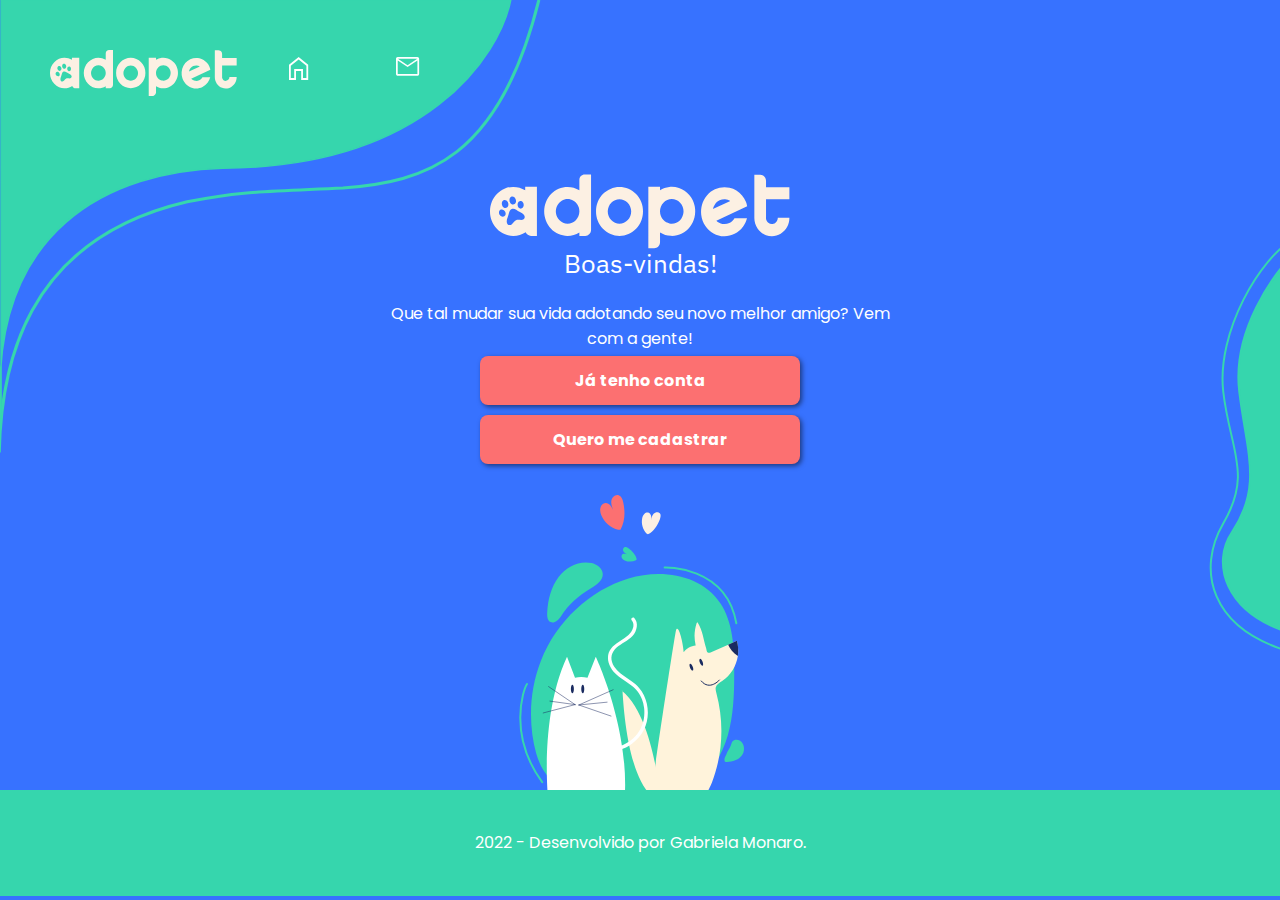
==== commit 3316a8d5: "Adaptação para tablet e desktop e divisao dos arquivos css" ====
--- a/index.html
+++ b/index.html
@@ -9,7 +9,10 @@
     <link rel="stylesheet" href="assets/css/reset.css">
     <link href="https://cdn.jsdelivr.net/npm/bootstrap@5.2.0-beta1/dist/css/bootstrap.min.css" rel="stylesheet" integrity="sha384-0evHe/X+R7YkIZDRvuzKMRqM+OrBnVFBL6DOitfPri4tjfHxaWutUpFmBp4vmVor" crossorigin="anonymous">    <link rel="stylesheet" href="assets/css/style-base.css"> 
     <link rel="stylesheet" href="assets/css/cabecalho.css">
+    <link rel="stylesheet" href="assets/css/logo.css">
     <link rel="stylesheet" href="assets/css/footer.css">
+    <link rel="stylesheet" href="assets/css/painel-texto.css">
+    <link rel="stylesheet" href="assets/css/botao.css">
     <link rel="stylesheet" href="assets/css/main-home.css">
   
     <title>Adopet</title>
@@ -17,7 +20,7 @@
 <body class="app">
     <header>
         <div class="header-background"></div>
-            <nav class="menu-navegacao">
+            <nav>
                 <ul class="lista-de-navegacao">
                     <ul class="lista-icones-home">
                         <li class="logo-header">
@@ -31,16 +34,16 @@
                                 </svg>
                         </li>
                         <ul class="icones">
-<li><a href="#" class="icone-menu"><svg width="20" height="23" viewBox="0 0 20 23" fill="none" xmlns="http://www.w3.org/2000/svg">
+                            <li><a href="#" ><svg width="20" height="23" viewBox="0 0 20 23" fill="none" xmlns="http://www.w3.org/2000/svg">
                             <path d="M0 23V7.66667L9.66 0L19.2 7.66667V23H12.18V13.8958H6.99V23H0ZM1.8 21.0833H5.19V11.9792H13.98V21.0833H17.4V8.625L9.66 2.39583L1.8 8.625V21.0833Z" fill="white"/>
                             </svg> </a></li>
-                       <li><a href="#" class="icone-menu"> <svg width="24" height="19" viewBox="0 0 24 19" fill="none" xmlns="http://www.w3.org/2000/svg">
+                       <li><a href="#" > <svg width="24" height="19" viewBox="0 0 24 19" fill="none" xmlns="http://www.w3.org/2000/svg">
                         <path d="M1.73542 18.8632C1.27264 18.8632 0.867709 18.6864 0.520625 18.3327C0.173542 17.979 0 17.5664 0 17.0948V1.76843C0 1.29685 0.173542 0.884214 0.520625 0.530528C0.867709 0.176843 1.27264 0 1.73542 0H21.4035C21.8663 0 22.2712 0.176843 22.6183 0.530528C22.9654 0.884214 23.1389 1.29685 23.1389 1.76843V17.0948C23.1389 17.5664 22.9654 17.979 22.6183 18.3327C22.2712 18.6864 21.8663 18.8632 21.4035 18.8632H1.73542ZM11.5695 9.96214L1.73542 3.38949V17.0948H21.4035V3.38949L11.5695 9.96214ZM11.5695 8.19372L21.2878 1.76843H1.88004L11.5695 8.19372ZM1.73542 3.38949V1.76843V3.38949V17.0948V3.38949Z" fill="white"/>
                         </svg></a></li>
                         </ul>
                         
                     </ul>   
-                    <li> <a href="#" class="icone-menu hidden"> <svg width="40" height="40" viewBox="0 0 40 40" fill="none" xmlns="http://www.w3.org/2000/svg">
+                    <li> <a href="#" class="hidden"> <svg width="40" height="40" viewBox="0 0 40 40" fill="none" xmlns="http://www.w3.org/2000/svg">
                         <circle cx="20" cy="20" r="19.5" fill="white" stroke="#36D6AD"/>
                         <path d="M20.5 17C19.0411 17 17.6423 16.4205 16.6109 15.3891C15.5794 14.3577 15 12.9588 15 11.5C15 10.0411 15.5794 8.64228 16.6109 7.61085C17.6423 6.57943 19.0411 6 20.5 6C21.9588 6 23.3577 6.57943 24.3891 7.61085C25.4205 8.64228 26 10.0411 26 11.5C25.9982 12.9583 25.4183 14.356 24.3874 15.3874C23.356 16.4183 21.9583 16.9988 20.5 17ZM20.5 7C19.3063 7 18.1617 7.47428 17.3177 8.31828C16.4737 9.16228 16 10.3068 16 11.5C16 12.6931 16.4743 13.8383 17.3177 14.6817C18.1617 15.5257 19.3063 16 20.5 16C21.6937 16 22.8377 15.5257 23.6817 14.6817C24.5257 13.8377 25 12.6931 25 11.5C24.9988 10.3068 24.524 9.16285 23.6805 8.31942C22.8371 7.47599 21.6931 7.00114 20.5 7Z" fill="#36D6AD"/>
                         <path d="M30.2645 31H10.7354C10.3297 30.9994 10.0006 30.6702 10 30.2645V28.5C10 25.7154 11.1063 23.0446 13.0754 21.0754C15.0446 19.1063 17.7154 18 20.5 18C23.2845 18 25.9554 19.1063 27.9245 21.0754C29.8936 23.0446 30.9999 25.7154 30.9999 28.5V30.2645C30.9994 30.6702 30.6702 30.9994 30.2645 31ZM11 30H29.9999V28.5C29.9999 25.9805 28.9994 23.564 27.2177 21.7828C25.4359 20.0011 23.02 19 20.5005 19C17.9811 19 15.5646 20.0011 13.7828 21.7828C12.0011 23.5646 11.0006 25.9805 11.0006 28.5V30H11Z" fill="#36D6AD"/>
@@ -68,7 +71,7 @@
             </div>
             
             <h2 class="subtitulo"> Boas-vindas!</h2>
-            <h3 class="painel-texto"> Que tal mudar sua vida adotando seu novo melhor amigo? Vem com a gente!</h3>
+            <h3 class="painel-texto painel-texto-home"> Que tal mudar sua vida adotando seu novo melhor amigo? Vem com a gente!</h3>
 
                 <button class=" botao botao-destaque shadow-botao">Já tenho conta</button>
                 <button class=" botao botao-destaque shadow-botao" > Quero me cadastrar </a></button>    
--- a/assets/css/style-base.css
+++ b/assets/css/style-base.css
@@ -11,7 +11,6 @@
     --amarelo: #FDBF12;
     --coral-escuro: #FC7071;
     --coral-claro: #FF9D9E;
-    /* --azul-escur: rgb(55,114,255); */
     --azul-escuro: #3772FF;
     --cinza-background: #F6F6F6;
     --cinza-claro-input: #BCBCBC;
@@ -29,42 +28,6 @@
     height: auto;
 }
 
-.botao{
-    background-color: var(--coral-escuro);
-    color: var(--branco);
-    font-family: var(--poppins);
-    font-weight: bold;
-    border-radius: 8px;
-    border-color: transparent;
-    padding: 10px;
-    display: block;
-    font-size: 16px;
-    width: 25%;
-    box-shadow: none;
-    margin-top: 30px;
-    margin-bottom: 20%;
-}
-
-.botao:hover{
-    background-color: var(--coral-claro);
-    border: none;
-    height: 48px;
-}
-
-.shadow-botao{
-    box-shadow: 2px 2px 5px rgba(0, 0, 0, 0.501);
-}
-
-.botao-destaque{
-    width: 25%;
-    margin: 5px;
-}
-
-.botao-destaque:hover{
-    width: 25%;
-}
-
-
 .painel{
     width: 100%;
     text-align: center;
@@ -72,17 +35,6 @@
     justify-content: center;
     flex-direction: column;
     align-items: center;
-}
-
-.painel-texto{
-    color: var(--azul-escuro);
-    width: 70%;
-    text-align: center;
-    margin-top: 5%;
-    margin-bottom: 10%;
-    font-size: 16px;
-    line-height: 25px;
-    font-family: var(--poppins);
 }
 
 .background-patas{
@@ -104,7 +56,6 @@
 }
 
 
-
 @media screen and (max-width: 767px){
     .background-vertical{
         left: 0;
@@ -116,14 +67,7 @@
 }
 }
 
-@media screen and (min-width: 768px) {
-    .painel-texto{
-        max-width: 500px;
-        margin-bottom: 0;
-        margin-top: 2%;
-    }  
-
-    
+@media screen and (min-width: 768px) {        
     .background-vertical{
         background-image: url(/assets/img/background/Forma-vertical.svg);
         position: absolute;
--- a/assets/css/cabecalho.css
+++ b/assets/css/cabecalho.css
@@ -26,8 +26,8 @@
     width: 100vw;
     padding: 10px ; 
     padding-top: 40px ; 
+    padding-right: 40px;
 }
-
 
 .lista-icones-home{
     display: flex;
@@ -67,7 +67,6 @@
     margin: 10px 0 0 40px;
 }
 
-
 @media screen and (max-width: 767px) {
     .logo-header{
         visibility: hidden;
--- a/assets/css/logo.css
+++ b/assets/css/logo.css
@@ -0,0 +1,30 @@
+.logo-forms{
+    width: 32%;
+    min-width: 186.67px;
+    margin-top: 20%;
+}
+
+.logo-principal{
+    display: flex; 
+    justify-content: center;
+} 
+
+@media screen and (max-width: 767px) {
+    .logo-principal{
+        width: 52%;
+    }
+}
+
+@media screen and (min-width: 768px) {
+    .logo-forms{
+        margin-top: 15%;
+        }
+}
+
+
+@media screen and (min-width: 1016px) {
+
+    .logo-forms{
+        margin-top: 5%;
+    }
+}--- a/assets/css/painel-texto.css
+++ b/assets/css/painel-texto.css
@@ -0,0 +1,79 @@
+.painel-texto{
+    color: var(--azul-escuro);
+    width: 70%;
+    text-align: center;
+    margin-top: 5%;
+    margin-bottom: 10%;
+    font-size: 16px;
+    line-height: 25px;
+    font-family: var(--poppins);
+}
+
+.painel-texto-home{
+    color: var(--branco);
+    margin-top: 2%;
+}
+
+.painel-texto-cadastro{
+    margin-bottom: 2%;
+}
+
+.painel-texto-tipo2{
+    margin-top: 20%;
+    margin-bottom: 3%;
+}
+
+@media screen and (max-width: 767px) {
+    .painel-texto-cadastro{
+        margin-top: 5%;    
+    }
+}
+
+
+@media screen and (min-width: 500px) {
+    .painel-texto-cards{
+        width: 70%;
+        text-align: center;
+        margin-top: 120px;
+        margin-bottom: 05%;
+        font-size: 16px;
+        font-family: var(--poppins);
+    }
+    .painel-texto-home{
+         margin-bottom: 4%; 
+    }
+}
+
+
+@media screen and (min-width: 768px) { 
+.painel-texto{
+    max-width: 500px;
+    margin-bottom: 0;
+    margin-top: 2%;
+}  
+.painel-texto-tipo2{
+    margin-top: 100px;
+}
+
+.painel-texto-cards{
+    width: 70%;
+    text-align: center;
+    margin-top: 120px;
+    margin-bottom: 05%;
+    font-size: 16px;
+    font-family: var(--poppins);
+}
+
+}
+
+
+@media screen and (min-width: 1400px) {
+    .painel-texto-cards{
+        width: 70%;
+        text-align: center;
+        margin-top: 90px;
+        margin-bottom: 05%;
+        font-size: 16px;
+        font-family: var(--poppins);
+    }
+}--- a/assets/css/botao.css
+++ b/assets/css/botao.css
@@ -0,0 +1,44 @@
+.botao{
+    background-color: var(--coral-escuro);
+    color: var(--branco);
+    font-family: var(--poppins);
+    font-weight: bold;
+    border-radius: 8px;
+    border-color: transparent;
+    padding: 10px;
+    display: block;
+    font-size: 16px;
+    width: 25%;
+    box-shadow: none;
+    margin-top: 30px;
+    margin-bottom: 20%;
+}
+
+.botao:hover{
+    background-color: var(--coral-claro);
+    border: none;
+    height: 48px;
+}
+
+.shadow-botao{
+    box-shadow: 2px 2px 5px rgba(0, 0, 0, 0.501);
+}
+
+.botao-destaque{
+    width: 25%;
+    margin: 5px;
+}
+
+.botao-forms{
+    width: 100%;
+}
+
+.secao-botao{
+    max-width: 170px;
+}
+
+@media screen and (max-width: 767px) {
+    .botao-destaque{
+        width: 190px;
+    }
+}--- a/assets/css/main-home.css
+++ b/assets/css/main-home.css
@@ -20,11 +20,6 @@
     font-weight: 400;
 }
 
-.painel-texto{
-    color: var(--branco);
-    margin-top: 2%;
-}
-
 .ilustracao{
     z-index: -1;
     margin: 2% 40px -18px 0;
@@ -35,11 +30,6 @@
     background-size: contain; 
     width: 100%;
 }
- 
- .logo-principal{
-    display: flex; 
-    justify-content: center;
-} 
 
 .background-vertical-home{
     background-image: url(/assets/img/background/Forma-vertical.svg);
@@ -52,22 +42,8 @@
     z-index: -1;
 }
 
-@media screen and (max-width: 767px) {
-    .botao{
-        width: 190px;
-    }
 
-    .logo-principal{
-        width: 52%;
-    }
-}
 
-@media screen and (min-width: 500px) {
-
-    .painel-texto{
-         margin-bottom: 4%; 
-    }
-}
 
 @media screen and (min-width: 1000px) {
     .painel-principal{
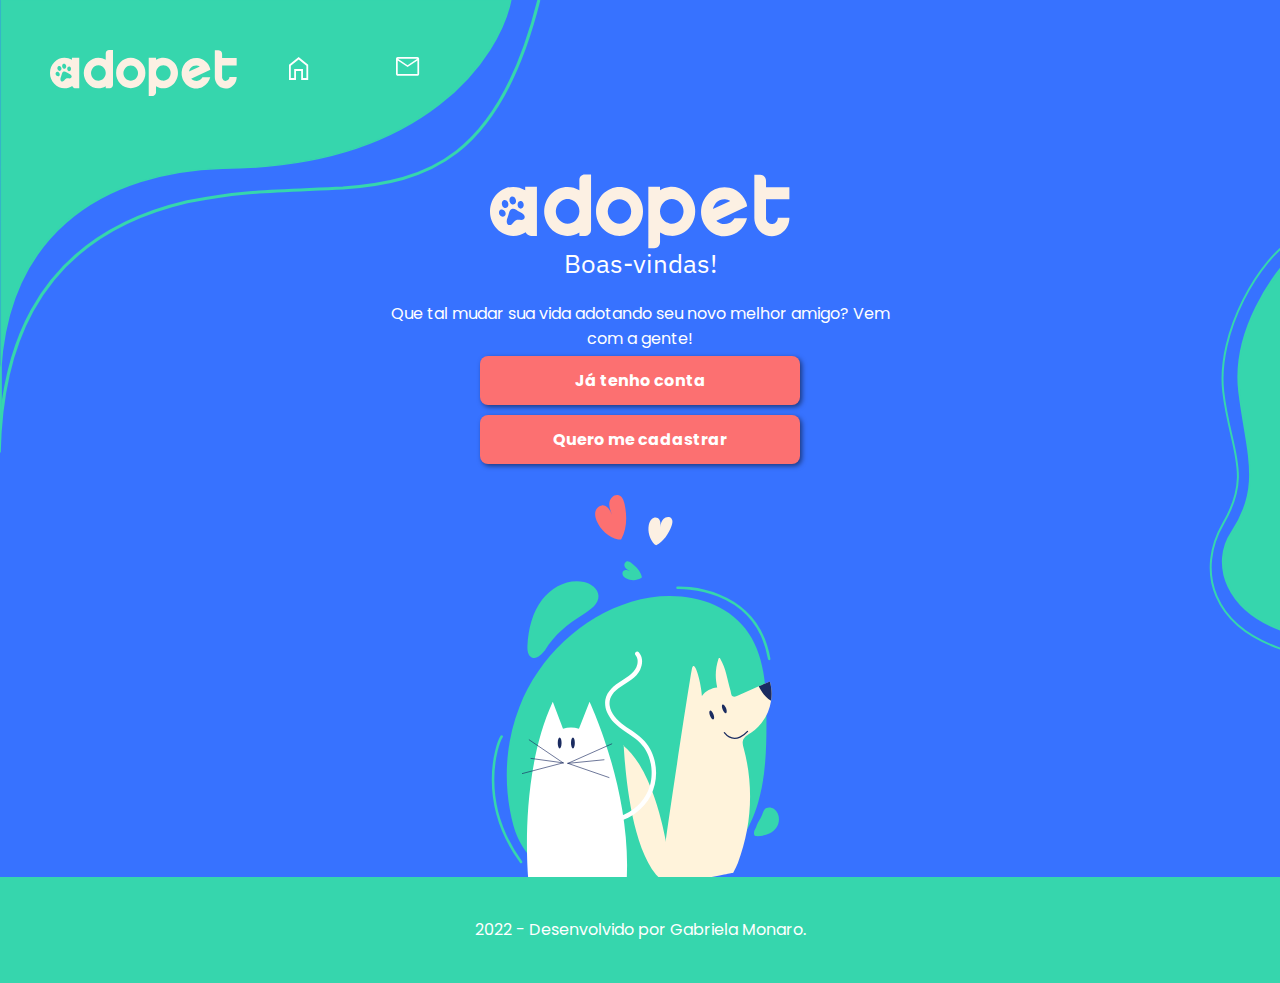
==== commit 0a21d21c: "Atualizacao dos links do header" ====
--- a/index.html
+++ b/index.html
@@ -23,7 +23,7 @@
             <nav>
                 <ul class="lista-de-navegacao">
                     <ul class="lista-icones-home">
-                        <li class="logo-header">
+                        <li class="logo-header"> <a href="/index.html" >
                             <svg width="187" height="46" viewBox="0 0 187 46" fill="none" xmlns="http://www.w3.org/2000/svg">
                                 <path d="M59.0084 0H63.0041V34.4637C63.0088 34.9679 62.9163 35.4679 62.732 35.9339C62.5477 36.3999 62.2754 36.8222 61.9315 37.1757C61.6031 37.5424 61.2053 37.8337 60.7635 38.031C60.3216 38.2284 59.8453 38.3275 59.3648 38.3221H55.7221V36.1296C53.5086 37.5263 50.9742 38.2691 48.3888 38.2791C46.4659 38.3086 44.5578 37.9258 42.7819 37.1543C41.0061 36.3829 39.4004 35.2392 38.0638 33.7938C36.7021 32.3756 35.622 30.69 34.8857 28.8338C34.1494 26.9777 33.7714 24.9876 33.7734 22.9782C33.7743 20.973 34.1531 18.9875 34.8882 17.1354C35.6233 15.2832 36.7002 13.6007 38.0574 12.1837C39.4147 10.7668 41.0257 9.64333 42.7983 8.87748C44.571 8.11163 46.4707 7.71842 48.3888 7.7203C50.9666 7.72506 53.4971 8.44453 55.7221 9.80532V3.43921C55.7221 2.52769 56.0682 1.65346 56.6844 1.00859C57.3006 0.363712 58.1365 0.000949493 59.0084 0ZM55.7221 23.2075V22.7382C55.6978 21.4194 55.3357 20.1315 54.6735 19.0088C54.024 17.8952 53.115 16.972 52.0314 16.3255C50.9144 15.6707 49.6543 15.3289 48.3736 15.3333C47.0929 15.3377 45.835 15.6881 44.7221 16.3506C43.6152 17.0223 42.6951 17.9842 42.0526 19.1413C41.2374 20.5997 40.9078 22.2996 41.1156 23.9747C41.3233 25.6499 42.0566 27.2057 43.2006 28.3985C44.5572 29.8362 46.4045 30.6518 48.3362 30.6659C50.2679 30.68 52.1258 29.8915 53.5015 28.4738C54.1852 27.7921 54.7333 26.976 55.1144 26.0722C55.4954 25.1685 55.702 24.1949 55.7221 23.2075Z" fill="#FCF0E3"/>
                                 <path d="M70.3743 12.2059C73.1191 9.3386 76.8391 7.7256 80.7193 7.72023C84.5995 7.71486 88.3236 9.31755 91.0756 12.1772C92.4641 13.5719 93.5636 15.25 94.3058 17.1075C95.0479 18.9649 95.417 20.9621 95.39 22.9749C95.4194 24.9889 95.054 26.988 94.3161 28.8487C93.5782 30.7095 92.4835 32.3925 91.0996 33.794C89.7407 35.2158 88.1272 36.3436 86.3511 37.1131C84.5751 37.8826 82.6715 38.2786 80.749 38.2786C78.8265 38.2786 76.9228 37.8826 75.1468 37.1131C73.3708 36.3436 71.7572 35.2158 70.3983 33.794C69.0137 32.393 67.9187 30.7101 67.1807 28.8492C66.4428 26.9884 66.0777 24.9891 66.1079 22.9749C66.0718 20.9695 66.432 18.978 67.1662 17.1249C67.9003 15.2718 68.9925 13.5972 70.3743 12.2059ZM75.5591 28.4239C76.236 29.1365 77.0414 29.7016 77.9288 30.0864C78.8161 30.4713 79.7676 30.6682 80.7283 30.6659C81.6889 30.6636 82.6396 30.462 83.5252 30.0728C84.4108 29.6837 85.2137 29.1147 85.8875 28.3988C86.5778 27.6937 87.1239 26.8494 87.4926 25.917C87.8614 24.9847 88.0451 23.9837 88.0326 22.9749C87.9913 20.9773 87.2032 19.0762 85.8372 17.6788C84.4713 16.2814 82.6361 15.4988 80.725 15.4988C78.8138 15.4988 76.9787 16.2814 75.6127 17.6788C74.2468 19.0762 73.4587 20.9773 73.4173 22.9749C73.4071 23.9881 73.5927 24.993 73.9631 25.9293C74.3335 26.8657 74.881 27.7142 75.5728 28.4239H75.5591Z" fill="#FCF0E3"/>
@@ -31,10 +31,10 @@
                                 <path d="M179.433 27.0156H186.667C186.683 29.036 186.184 31.0244 185.221 32.7762C184.275 34.5125 182.895 35.9467 181.228 36.9248C179.56 37.924 177.669 38.4454 175.746 38.4366C174.506 38.4415 173.275 38.2296 172.103 37.8097C169.967 37.024 168.118 35.5627 166.812 33.6284C165.507 31.6941 164.81 29.3829 164.818 27.0156V0.146774H168.409C169.058 0.143451 169.697 0.324205 170.256 0.669819C170.813 1.01087 171.276 1.49566 171.603 2.07774C171.932 2.66386 172.104 3.33237 172.1 4.0123V7.92798H186.667V15.4763H172.1V27.7966C172.284 28.7368 172.795 29.572 173.535 30.1403C174.275 30.7085 175.191 30.9693 176.104 30.872C177.017 30.7747 177.864 30.3263 178.479 29.6138C179.094 28.9013 179.434 27.9754 179.433 27.0156Z" fill="#FCF0E3"/>
                                 <path d="M21.9506 7.6665V9.81601C19.7257 8.45474 17.1951 7.73524 14.6172 7.73099C12.6975 7.69937 10.7918 8.07732 9.01653 8.84174C7.24128 9.60615 5.63377 10.741 4.29224 12.1769C2.90694 13.5728 1.81116 15.2517 1.07307 17.1093C0.334985 18.9669 -0.0296385 20.9634 0.00188251 22.9746C-0.0283849 24.9888 0.336726 26.9881 1.07466 28.8489C1.81259 30.7098 2.90767 32.3927 4.29224 33.7937C5.62858 35.2395 7.23428 36.3834 9.01015 37.1549C10.786 37.9263 12.6943 38.3089 14.6172 38.279C17.3163 38.278 19.9608 37.4835 22.2487 35.9862C22.5515 36.6476 23.0161 37.2136 23.5954 37.627C24.18 38.0568 24.8786 38.2848 25.5932 38.279H29.2531V7.6665H21.9506ZM17.2353 18.4391C17.4135 17.1458 18.4004 16.2896 19.4387 16.5619C20.477 16.8341 21.1727 18.0665 20.9945 19.3562C20.8163 20.6459 19.8294 21.5057 18.791 21.2335C17.7527 20.9612 17.0571 19.7288 17.2353 18.4391ZM13.0169 14.0792C13.949 13.42 15.2237 13.8571 15.8646 15.0536C16.5054 16.2502 16.2723 17.762 15.3403 18.4212C14.4082 19.0804 13.1368 18.6469 12.496 17.4467C11.8552 16.2466 12.0882 14.7599 13.0169 14.0792ZM8.2502 16.2287C9.18229 15.5695 10.4571 16.003 11.0979 17.2031C11.7387 18.4033 11.5057 19.9115 10.5736 20.5707C9.64148 21.2299 8.37013 20.7964 7.72932 19.5963C7.08851 18.3961 7.32153 16.9094 8.2502 16.243V16.2287ZM9.52839 25.425C8.99724 26.3923 7.73618 26.5714 6.71156 25.8262C5.68695 25.0811 5.28944 23.6767 5.82059 22.7274C6.35175 21.778 7.61281 21.581 8.63742 22.3261C9.66204 23.0713 10.063 24.472 9.52839 25.4393V25.425ZM20.9671 27.9327C19.6786 28.9645 17.787 27.7751 16.2244 28.4701C14.6412 29.1042 14.0655 31.3361 12.4549 31.526C10.8443 31.7159 9.61064 29.8852 11.0842 26.5535C12.0437 24.3108 11.7764 22.3906 13.548 21.5881C15.354 20.8716 16.4403 22.4587 18.6642 23.3794C21.93 24.7049 22.2555 26.9189 20.9671 27.9471V27.9327Z" fill="#FCF0E3"/>
                                 <path d="M152.447 27.2449C151.703 28.5761 150.577 29.6289 149.229 30.2542C147.885 30.9 146.383 31.094 144.929 30.8095C143.509 30.5517 142.191 29.8684 141.135 28.8427L160.349 19.847L160.123 18.8081C160.098 18.615 160.053 18.4253 159.989 18.242C159.874 17.805 159.727 17.3775 159.551 16.9631C158.959 15.5523 158.149 14.2534 157.152 13.119C155.144 10.6457 152.404 8.94266 149.366 8.27908C146.306 7.54783 143.1 7.89418 140.248 9.26427C138.343 10.1466 136.642 11.4454 135.258 13.0732C133.874 14.7009 132.84 16.6198 132.225 18.7006C131.629 20.7515 131.447 22.9097 131.691 25.038C131.98 27.5662 132.881 29.9754 134.309 32.0383C135.619 33.9904 137.351 35.5926 139.364 36.715C141.376 37.8375 143.614 38.4488 145.894 38.4994C148.175 38.55 150.435 38.0384 152.491 37.0062C154.548 35.974 156.343 34.45 157.731 32.5577C158.884 30.9717 159.732 29.1676 160.229 27.2449H152.447ZM140.412 18.3423C141.134 17.3735 142.077 16.6087 143.154 16.1176C144.226 15.6053 145.403 15.3764 146.58 15.4513C147.738 15.5265 148.864 15.8717 149.877 16.4615L138.952 21.5666C139.204 20.392 139.703 19.2907 140.412 18.3423Z" fill="#FCF0E3"/>
-                                </svg>
+                                </svg> </a>
                         </li>
                         <ul class="icones">
-                            <li><a href="#" ><svg width="20" height="23" viewBox="0 0 20 23" fill="none" xmlns="http://www.w3.org/2000/svg">
+                            <li><a href="/index.html" ><svg width="20" height="23" viewBox="0 0 20 23" fill="none" xmlns="http://www.w3.org/2000/svg">
                             <path d="M0 23V7.66667L9.66 0L19.2 7.66667V23H12.18V13.8958H6.99V23H0ZM1.8 21.0833H5.19V11.9792H13.98V21.0833H17.4V8.625L9.66 2.39583L1.8 8.625V21.0833Z" fill="white"/>
                             </svg> </a></li>
                        <li><a href="#" > <svg width="24" height="19" viewBox="0 0 24 19" fill="none" xmlns="http://www.w3.org/2000/svg">
@@ -72,11 +72,12 @@
             
             <h2 class="subtitulo"> Boas-vindas!</h2>
             <h3 class="painel-texto painel-texto-home"> Que tal mudar sua vida adotando seu novo melhor amigo? Vem com a gente!</h3>
-
-                <button class=" botao botao-destaque shadow-botao">Já tenho conta</button>
-                <button class=" botao botao-destaque shadow-botao" > Quero me cadastrar </a></button>    
-
-            <div class="ilustracao"></div>  
+                <form action="">
+                    <button formaction="/login.html" class=" botao botao-destaque shadow-botao">Já tenho conta</button></a>
+                    <button formaction="/cadastro.html" class=" botao botao-destaque shadow-botao" > Quero me cadastrar </button>
+                </form>
+                
+                <div class="ilustracao"></div>  
         </div>
         
             
--- a/assets/css/main-home.css
+++ b/assets/css/main-home.css
@@ -4,6 +4,15 @@
 
 .home{
     padding-top: 10%;
+}
+
+form{
+    width: 100%;
+    height: auto;
+    display: flex;
+    flex-direction: column;
+    justify-content: center;
+    align-items: center;
 }
 
 .painel-principal{
@@ -23,7 +32,7 @@
 .ilustracao{
     z-index: -1;
     margin: 2% 40px -18px 0;
-    height: 313px;
+    height: 400px;
     background-image: url(/assets/img/ilustracao.svg);
     background-position: bottom;
     background-repeat: no-repeat;
